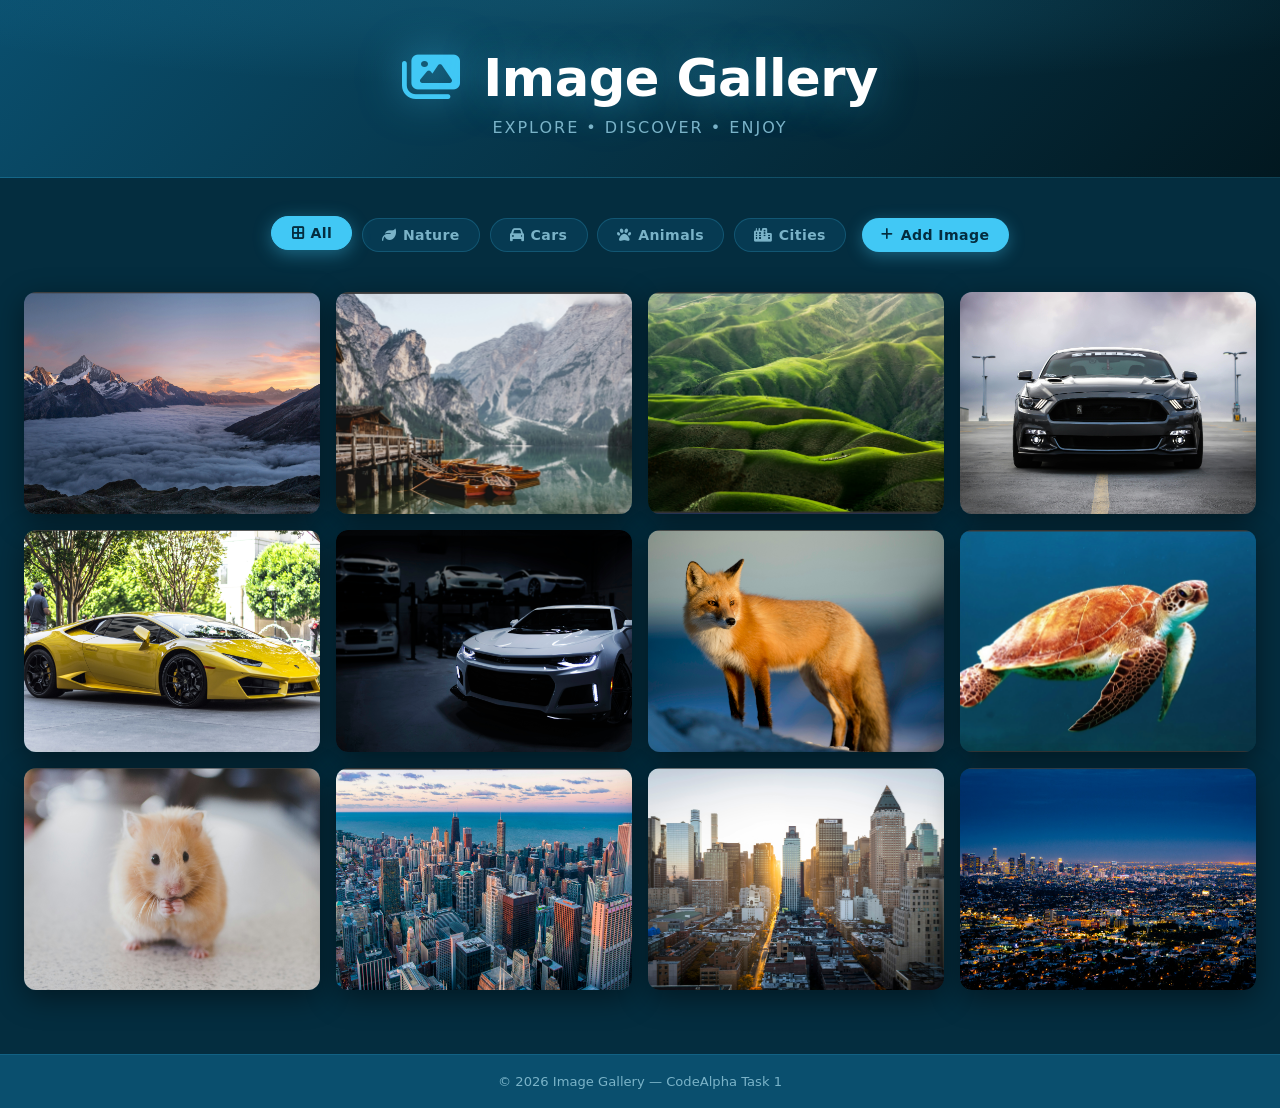
==== CodeAlpha_ImageGallery/index.html @ 656856d0 "feat: CodeAlpha Task 1 - responsive image gallery - Built with HTML, CSS, and vanilla JavaScript - C" ====
<!DOCTYPE html>
<html lang="en">
<head>
  <meta charset="UTF-8" />
  <meta name="viewport" content="width=device-width, initial-scale=1.0" />
  <title>Image Gallery</title>
  <link rel="stylesheet" href="css/style.css" />
  <!-- Font Awesome for icons -->
  <link rel="stylesheet" href="https://cdnjs.cloudflare.com/ajax/libs/font-awesome/6.5.0/css/all.min.css" />
</head>
<body>

  <!-- ═══════════════ HEADER ═══════════════ -->
  <header class="site-header">
    <div class="header-content">
      <h1><i class="fa-solid fa-images"></i> Image Gallery</h1>
      <p class="tagline">Explore &bull; Discover &bull; Enjoy</p>
    </div>
  </header>

  <!-- ═══════════════ MAIN ═══════════════ -->
  <main class="main-content">

    <!-- ── Filter Bar + Add Button ── -->
    <section class="filter-bar" aria-label="Category filters">
      <button class="filter-btn active" data-filter="all">
        <i class="fa-solid fa-border-all"></i> All
      </button>
      <button class="filter-btn" data-filter="nature">
        <i class="fa-solid fa-leaf"></i> Nature
      </button>
      <button class="filter-btn" data-filter="cars">
        <i class="fa-solid fa-car"></i> Cars
      </button>
      <button class="filter-btn" data-filter="animals">
        <i class="fa-solid fa-paw"></i> Animals
      </button>
      <button class="filter-btn" data-filter="cities">
        <i class="fa-solid fa-city"></i> Cities
      </button>

      <!-- Add Image Button -->
      <button class="add-toggle-btn" id="addToggleBtn" aria-haspopup="dialog">
        <i class="fa-solid fa-plus"></i> Add Image
      </button>
    </section>

    <!-- ── Gallery Grid ── -->
    <section class="gallery" id="gallery" aria-label="Photo gallery">

      <!-- Nature -->
      <div class="gallery-item" data-category="nature" data-index="0" tabindex="0" role="button" aria-label="Open image 1">
        <img src='./images/Mountain_landscape.png' width="600" height="80" alt="Mountain landscape" loading="lazy" />
        <div class="overlay">
          <span class="overlay-icon"><i class="fa-solid fa-magnifying-glass-plus"></i></span>
          <span class="overlay-label">Nature</span>
        </div>
      </div>

      <div class="gallery-item" data-category="nature" data-index="1" tabindex="0" role="button" aria-label="Open image 2">
        <img src="./images/Forest_path.png"  width="600" height="80" alt="Forest path" loading="lazy" />
        <div class="overlay">
          <span class="overlay-icon"><i class="fa-solid fa-magnifying-glass-plus"></i></span>
          <span class="overlay-label">Nature</span>
        </div>
      </div>

      <div class="gallery-item" data-category="nature" data-index="2" tabindex="0" role="button" aria-label="Open image 3">
        <img src='./images/Green_hills.png'  width="600" height="80" alt="Green hills" loading="lazy" />
        <div class="overlay">
          <span class="overlay-icon"><i class="fa-solid fa-magnifying-glass-plus"></i></span>
          <span class="overlay-label">Nature</span>
        </div>
      </div>

      <!-- Cars -->
      <div class="gallery-item" data-category="cars" data-index="3" tabindex="0" role="button" aria-label="Open image 4">
        <img src='./images/Red_sports_car.png' alt="Red sports car" loading="lazy" />
        <div class="overlay">
          <span class="overlay-icon"><i class="fa-solid fa-magnifying-glass-plus"></i></span>
          <span class="overlay-label">Cars</span>
        </div>
      </div>

      <div class="gallery-item" data-category="cars" data-index="4" tabindex="0" role="button" aria-label="Open image 5">
        <img src='./images/Classic_car.png' alt="Classic car" loading="lazy" />
        <div class="overlay">
          <span class="overlay-icon"><i class="fa-solid fa-magnifying-glass-plus"></i></span>
          <span class="overlay-label">Cars</span>
        </div>
      </div>

      <div class="gallery-item" data-category="cars" data-index="5" tabindex="0" role="button" aria-label="Open image 6">
        <img src='./images/Luxury_car.png' alt="Luxury car" loading="lazy" />
        <div class="overlay">
          <span class="overlay-icon"><i class="fa-solid fa-magnifying-glass-plus"></i></span>
          <span class="overlay-label">Cars</span>
        </div>
      </div>

      <!-- Animals -->
      <div class="gallery-item" data-category="animals" data-index="6" tabindex="0" role="button" aria-label="Open image 7">
        <img src="./images/Fox_in_snow.png" alt="Fox in snow" loading="lazy" />
        <div class="overlay">
          <span class="overlay-icon"><i class="fa-solid fa-magnifying-glass-plus"></i></span>
          <span class="overlay-label">Animals</span>
        </div>
      </div>

      <div class="gallery-item" data-category="animals" data-index="7" tabindex="0" role="button" aria-label="Open image 8">
        <img src="./images/Sea_turtle.png" alt="Sea turtle" loading="lazy" />
        <div class="overlay">
          <span class="overlay-icon"><i class="fa-solid fa-magnifying-glass-plus"></i></span>
          <span class="overlay-label">Animals</span>
        </div>
      </div>

      <div class="gallery-item" data-category="animals" data-index="8" tabindex="0" role="button" aria-label="Open image 9">
        <img src="./images/Elephant.png" alt="Elephant" loading="lazy" />
        <div class="overlay">
          <span class="overlay-icon"><i class="fa-solid fa-magnifying-glass-plus"></i></span>
          <span class="overlay-label">Animals</span>
        </div>
      </div>

      <!-- Cities -->
      <div class="gallery-item" data-category="cities" data-index="9" tabindex="0" role="button" aria-label="Open image 10">
        <img src="./images/City_skyline.png" alt="City skyline" loading="lazy" />
        <div class="overlay">
          <span class="overlay-icon"><i class="fa-solid fa-magnifying-glass-plus"></i></span>
          <span class="overlay-label">Cities</span>
        </div>
      </div>

      <div class="gallery-item" data-category="cities" data-index="10" tabindex="0" role="button" aria-label="Open image 11">
        <img src="./images/New_York.png" alt="New York" loading="lazy" />
        <div class="overlay">
          <span class="overlay-icon"><i class="fa-solid fa-magnifying-glass-plus"></i></span>
          <span class="overlay-label">Cities</span>
        </div>
      </div>

      <div class="gallery-item" data-category="cities" data-index="11" tabindex="0" role="button" aria-label="Open image 12">
        <img src="./images/City_at_night.png" alt="City at night" loading="lazy" />
        <div class="overlay">
          <span class="overlay-icon"><i class="fa-solid fa-magnifying-glass-plus"></i></span>
          <span class="overlay-label">Cities</span>
        </div>
      </div>

    </section><!-- /.gallery -->

    <!-- No results message -->
    <p class="no-results" id="noResults" hidden>No images found in this category.</p>

  </main><!-- /.main-content -->

  <!-- ═══════════════ ADD IMAGE MODAL ═══════════════ -->
  <div class="add-modal" id="addModal" role="dialog" aria-modal="true" aria-label="Add new image" hidden>

    <!-- Backdrop -->
    <div class="add-modal-backdrop" id="addModalBackdrop"></div>

    <!-- Modal Box -->
    <div class="add-form" id="addForm">

      <!-- Header row -->
      <div class="add-form-header">
        <h2 class="add-form-title"><i class="fa-solid fa-image"></i> Add New Image</h2>
        <button class="add-modal-close" id="addModalClose" aria-label="Close">
          <i class="fa-solid fa-xmark"></i>
        </button>
      </div>

      <!-- Drop Zone -->
      <label class="drop-zone" id="dropZone" for="fileInput">
        <div class="drop-zone-inner" id="dropZoneInner">
          <i class="fa-solid fa-cloud-arrow-up"></i>
          <p>Drag &amp; drop image here</p>
          <span>or click to browse</span>
        </div>
        <img class="drop-preview" id="dropPreview" src="" alt="" hidden />
        <input type="file" id="fileInput" accept="image/*" class="visually-hidden" />
      </label>

      <!-- Category Select -->
      <div class="add-form-row">
        <label for="categorySelect" class="add-label">Category</label>
        <select id="categorySelect" class="add-select">
          <option value="nature">🌿 Nature</option>
          <option value="cars">🚗 Cars</option>
          <option value="animals">🐾 Animals</option>
          <option value="cities">🏙️ Cities</option>
          <option value="other">📷 Other</option>
        </select>
      </div>

      <!-- Caption Input -->
      <div class="add-form-row">
        <label for="captionInput" class="add-label">Caption <span class="opt">(optional)</span></label>
        <input type="text" id="captionInput" class="add-input" placeholder="e.g. Sunset over the mountains" maxlength="80" />
      </div>

      <!-- Error message -->
      <p class="add-error" id="addError" hidden>Please select an image first.</p>

      <!-- Actions -->
      <div class="add-actions">
        <button class="add-cancel-btn" id="addCancelBtn" type="button">Cancel</button>
        <button class="add-submit-btn" id="addSubmitBtn" type="button">
          <i class="fa-solid fa-plus"></i> Add to Gallery
        </button>
      </div>

    </div><!-- /.add-form -->
  </div><!-- /.add-modal -->

  <!-- ═══════════════ LIGHTBOX ═══════════════ -->
  <div class="lightbox" id="lightbox" role="dialog" aria-modal="true" aria-label="Image viewer" hidden>

    <!-- Backdrop (click to close) -->
    <div class="lightbox-backdrop" id="lightboxBackdrop"></div>

    <!-- Container -->
    <div class="lightbox-container">

      <!-- Close button -->
      <button class="lb-btn lb-close" id="lbClose" aria-label="Close lightbox">
        <i class="fa-solid fa-xmark"></i>
      </button>

      <!-- Counter -->
      <div class="lb-counter" id="lbCounter">1 / 12</div>

      <!-- Image wrapper -->
      <div class="lb-image-wrap">
        <img src="" alt="" id="lbImage" class="lb-image" />
      </div>

      <!-- Caption -->
      <div class="lb-caption" id="lbCaption"></div>

      <!-- Navigation -->
      <button class="lb-btn lb-prev" id="lbPrev" aria-label="Previous image">
        <i class="fa-solid fa-chevron-left"></i>
      </button>
      <button class="lb-btn lb-next" id="lbNext" aria-label="Next image">
        <i class="fa-solid fa-chevron-right"></i>
      </button>

    </div><!-- /.lightbox-container -->
  </div><!-- /.lightbox -->

  <!-- ═══════════════ FOOTER ═══════════════ -->
  <footer class="site-footer">
    <p>&copy; 2026 Image Gallery &mdash; CodeAlpha Task 1</p>
  </footer>

  <script src="js/script.js"></script>
</body>
</html>
---- CodeAlpha_ImageGallery/css/style.css ----
/* ═══════════════════════════════════════════
   Image Gallery — style.css
   CodeAlpha Task 1
═══════════════════════════════════════════ */

/* ── Reset & Base ── */
*, *::before, *::after {
  box-sizing: border-box;
  margin: 0;
  padding: 0;
}

:root {
  --primary:     #41c8f5;        /* bright cyan-blue — buttons, icons */
  --primary-dk:  #1a90b8;        /* darker cyan for depth */
  --accent:      #f97b6b;        /* warm coral accent */
  --bg:          #042d3f;        /* deep ocean dark background */
  --bg-card:     #063a52;        /* card / item background */
  --bg-header:   #0a4f6e;        /* header background */
  --text:        #dff0f8;        /* primary text — light blue-white */
  --text-muted:  #7ab3c8;        /* muted text — softer blue */
  --overlay-bg:  rgba(4, 80, 110, 0.88);   /* hover overlay — same blue family */
  --lb-bg:       rgba(2, 18, 28, 0.96);    /* lightbox backdrop — very dark teal */
  --radius:      12px;
  --transition:  0.3s ease;
  --shadow:      0 8px 30px rgba(0,0,0,0.45);
}

html { scroll-behavior: smooth; }

body {
  font-family: 'Segoe UI', system-ui, sans-serif;
  background: var(--bg);
  color: var(--text);
  min-height: 100vh;
  display: flex;
  flex-direction: column;
}

img { display: block; width: 100%; height: 100%; object-fit: cover; }

button { cursor: pointer; font-family: inherit; border: none; }

/* ── Header ── */
.site-header {
  background: linear-gradient(135deg, var(--bg-header) 0%, #021820 100%);
  padding: 3rem 1.5rem 2.5rem;
  text-align: center;
  border-bottom: 1px solid rgba(65, 200, 245, 0.2);
  position: relative;
  overflow: hidden;
}

.site-header::before {
  content: '';
  position: absolute;
  inset: 0;
  background: radial-gradient(ellipse 60% 50% at 50% 0%, rgba(65, 200, 245, 0.15), transparent);
  pointer-events: none;
}

.header-content { position: relative; z-index: 1; }

.site-header h1 {
  font-size: clamp(2rem, 5vw, 3.2rem);
  font-weight: 800;
  letter-spacing: -0.5px;
  color: #fff;
  text-shadow: 0 0 40px rgba(65, 200, 245, 0.55);
}

.site-header h1 i {
  color: var(--primary);
  margin-right: 0.4rem;
}

.tagline {
  margin-top: 0.6rem;
  font-size: 1rem;
  color: var(--text-muted);
  letter-spacing: 2px;
  text-transform: uppercase;
}

/* ── Main ── */
.main-content {
  flex: 1;
  max-width: 1300px;
  width: 100%;
  margin: 0 auto;
  padding: 2.5rem 1.5rem 4rem;
}

/* ── Filter Bar ── */
.filter-bar {
  display: flex;
  flex-wrap: wrap;
  gap: 0.6rem;
  justify-content: center;
  margin-bottom: 2.5rem;
}

.filter-btn {
  background: var(--bg-card);
  color: var(--text-muted);
  border: 1.5px solid rgba(65, 200, 245, 0.2);
  padding: 0.5rem 1.2rem;
  border-radius: 50px;
  font-size: 0.88rem;
  font-weight: 600;
  letter-spacing: 0.4px;
  transition: var(--transition);
  display: flex;
  align-items: center;
  gap: 0.4rem;
}

.filter-btn:hover,
.filter-btn.active {
  background: var(--primary);
  color: #042d3f;
  border-color: var(--primary);
  box-shadow: 0 4px 18px rgba(65, 200, 245, 0.4);
  transform: translateY(-2px);
}

/* ── Gallery Grid ── */
.gallery {
  display: grid;
  grid-template-columns: repeat(4, 1fr);
  gap: 1rem;
}

/* ── Gallery Item ── */
.gallery-item {
  position: relative;
  border-radius: var(--radius);
  overflow: hidden;
  aspect-ratio: 4 / 3;
  background: var(--bg-card);
  cursor: pointer;
  box-shadow: var(--shadow);
  transition: transform var(--transition), box-shadow var(--transition);
  outline: none;
}

.gallery-item img {
  transition: transform 0.5s ease;
}

.gallery-item:hover,
.gallery-item:focus {
  transform: scale(1.03);
  box-shadow: 0 12px 40px rgba(65, 200, 245, 0.35);
}

.gallery-item:hover img,
.gallery-item:focus img {
  transform: scale(1.08);
}

/* Overlay on hover */
.overlay {
  position: absolute;
  inset: 0;
  background: var(--overlay-bg);
  display: flex;
  flex-direction: column;
  align-items: center;
  justify-content: center;
  gap: 0.5rem;
  opacity: 0;
  transition: opacity var(--transition);
}

.gallery-item:hover .overlay,
.gallery-item:focus .overlay {
  opacity: 1;
}

.overlay-icon {
  font-size: 2rem;
  color: #fff;
  animation: pulse 1.2s ease infinite;
}

.overlay-label {
  font-size: 0.85rem;
  font-weight: 700;
  color: rgba(255,255,255,0.85);
  text-transform: uppercase;
  letter-spacing: 1.5px;
  background: rgba(0,0,0,0.3);
  padding: 0.25rem 0.75rem;
  border-radius: 20px;
}

/* Hide class for filter */
.gallery-item.hidden {
  display: none;
}

/* No results */
.no-results {
  text-align: center;
  color: var(--text-muted);
  font-size: 1.1rem;
  padding: 3rem 0;
}

/* ── Lightbox ── */
.lightbox {
  position: fixed;
  inset: 0;
  z-index: 9999;
  display: flex;
  align-items: center;
  justify-content: center;
}

.lightbox[hidden] { display: none; }

.lightbox-backdrop {
  position: absolute;
  inset: 0;
  background: var(--lb-bg);
  backdrop-filter: blur(8px);
  -webkit-backdrop-filter: blur(8px);
}

/* Lightbox enter animation */
.lightbox.lb-open .lightbox-container {
  animation: lbFadeIn 0.3s ease forwards;
}

@keyframes lbFadeIn {
  from { opacity: 0; transform: scale(0.92); }
  to   { opacity: 1; transform: scale(1); }
}

.lightbox-container {
  position: relative;
  z-index: 1;
  display: flex;
  flex-direction: column;
  align-items: center;
  width: 90vw;
  max-width: 960px;
  max-height: 90vh;
}

/* Counter */
.lb-counter {
  position: absolute;
  top: -2.8rem;
  left: 50%;
  transform: translateX(-50%);
  background: rgba(65, 200, 245, 0.2);
  border: 1px solid rgba(65, 200, 245, 0.5);
  color: #dff0f8;
  font-size: 0.85rem;
  font-weight: 700;
  padding: 0.3rem 1rem;
  border-radius: 50px;
  letter-spacing: 1px;
  white-space: nowrap;
}

/* Image wrapper */
.lb-image-wrap {
  width: 100%;
  max-height: 75vh;
  border-radius: var(--radius);
  overflow: hidden;
  box-shadow: 0 20px 60px rgba(0,0,0,0.7);
  background: #111;
}

.lb-image {
  width: 100%;
  height: 100%;
  max-height: 75vh;
  object-fit: contain;
  display: block;
  transition: opacity 0.25s ease;
}

.lb-image.changing { opacity: 0; }

/* Caption */
.lb-caption {
  margin-top: 0.9rem;
  color: rgba(255,255,255,0.75);
  font-size: 0.92rem;
  text-align: center;
  letter-spacing: 0.3px;
  min-height: 1.4rem;
}

/* Shared nav/close button */
.lb-btn {
  position: absolute;
  background: rgba(255,255,255,0.08);
  color: #fff;
  border: 1.5px solid rgba(255,255,255,0.15);
  border-radius: 50%;
  width: 48px;
  height: 48px;
  font-size: 1.1rem;
  display: flex;
  align-items: center;
  justify-content: center;
  transition: background var(--transition), transform var(--transition), border-color var(--transition);
  backdrop-filter: blur(4px);
}

.lb-btn:hover {
  background: var(--primary);
  border-color: var(--primary);
  color: #042d3f;
  transform: scale(1.1);
}

/* Close — top right */
.lb-close {
  top: -3.5rem;
  right: 0;
  font-size: 1.3rem;
}

/* Prev — left side */
.lb-prev {
  top: 50%;
  left: -4rem;
  transform: translateY(-50%);
}
.lb-prev:hover { transform: translateY(-50%) scale(1.1); }

/* Next — right side */
.lb-next {
  top: 50%;
  right: -4rem;
  transform: translateY(-50%);
}
.lb-next:hover { transform: translateY(-50%) scale(1.1); }

/* ── Footer ── */
.site-footer {
  background: var(--bg-header);
  text-align: center;
  padding: 1.2rem;
  font-size: 0.82rem;
  color: var(--text-muted);
  border-top: 1px solid rgba(65, 200, 245, 0.15);
}

/* ── Animations ── */
@keyframes pulse {
  0%, 100% { transform: scale(1); }
  50%       { transform: scale(1.15); }
}

/* ── Responsive ── */

/* Tablet: 2 columns */
@media (max-width: 1024px) {
  .gallery { grid-template-columns: repeat(3, 1fr); }
}

@media (max-width: 768px) {
  .gallery { grid-template-columns: repeat(2, 1fr); }

  .lb-prev { left: -2.8rem; }
  .lb-next { right: -2.8rem; }
}

/* Mobile: 1 column */
@media (max-width: 480px) {
  .gallery {
    grid-template-columns: 1fr;
    gap: 0.75rem;
  }

  .lb-prev { left: 0.3rem; }
  .lb-next { right: 0.3rem; }

  .lb-close {
    top: -3rem;
    right: 0;
  }

  .lb-counter { top: -2.4rem; }

  .lightbox-container { width: 95vw; }
}

/* ═══════════════════════════════════════════
   Add Image — Button + Modal
═══════════════════════════════════════════ */

.visually-hidden {
  position: absolute;
  width: 1px; height: 1px;
  overflow: hidden;
  clip: rect(0,0,0,0);
  white-space: nowrap;
}

/* ── Add Image Button (in filter bar) ── */
.add-toggle-btn {
  display: flex;
  align-items: center;
  gap: 0.45rem;
  background: var(--primary);
  color: #042d3f;
  font-size: 0.88rem;
  font-weight: 700;
  padding: 0.5rem 1.2rem;
  border-radius: 50px;
  border: none;
  cursor: pointer;
  box-shadow: 0 4px 16px rgba(65, 200, 245, 0.35);
  transition: var(--transition);
  letter-spacing: 0.4px;
  margin-left: 0.4rem;        /* small gap from filter buttons */
}

.add-toggle-btn:hover {
  background: var(--primary-dk);
  color: #fff;
  box-shadow: 0 6px 22px rgba(65, 200, 245, 0.5);
  transform: translateY(-2px);
}

.add-toggle-btn i { font-size: 0.85rem; }

/* ── Modal Overlay ── */
.add-modal {
  position: fixed;
  inset: 0;
  z-index: 9998;          /* just below lightbox (9999) */
  display: flex;
  align-items: center;
  justify-content: center;
  padding: 1rem;
}

.add-modal[hidden] { display: none; }

/* Backdrop */
.add-modal-backdrop {
  position: absolute;
  inset: 0;
  background: rgba(2, 18, 28, 0.85);
  backdrop-filter: blur(6px);
  -webkit-backdrop-filter: blur(6px);
}

/* Modal Box */
.add-form {
  position: relative;
  z-index: 1;
  width: 100%;
  max-width: 500px;
  max-height: 90vh;
  overflow-y: auto;
  background: var(--bg-card);
  border: 1.5px solid rgba(65, 200, 245, 0.18);
  border-radius: 18px;
  padding: 2rem;
  box-shadow: 0 24px 64px rgba(0,0,0,0.6);
  animation: modalIn 0.3s cubic-bezier(0.34, 1.4, 0.64, 1) forwards;
}

@keyframes modalIn {
  from { opacity: 0; transform: scale(0.9) translateY(20px); }
  to   { opacity: 1; transform: scale(1) translateY(0); }
}

/* Modal header row */
.add-form-header {
  display: flex;
  align-items: center;
  justify-content: space-between;
  margin-bottom: 1.4rem;
}

.add-form-title {
  font-size: 1.1rem;
  font-weight: 700;
  color: var(--text);
  display: flex;
  align-items: center;
  gap: 0.5rem;
}

.add-form-title i { color: var(--primary); }

/* Close X button */
.add-modal-close {
  background: rgba(65, 200, 245, 0.08);
  border: 1.5px solid rgba(65, 200, 245, 0.15);
  color: var(--text-muted);
  border-radius: 50%;
  width: 34px;
  height: 34px;
  font-size: 1rem;
  display: flex;
  align-items: center;
  justify-content: center;
  cursor: pointer;
  transition: var(--transition);
  flex-shrink: 0;
}

.add-modal-close:hover {
  background: var(--primary);
  border-color: var(--primary);
  color: #042d3f;
}

/* ── Drop Zone ── */
.drop-zone {
  display: block;
  width: 100%;
  min-height: 140px;
  border: 2px dashed rgba(65, 200, 245, 0.35);
  border-radius: 12px;
  background: rgba(65, 200, 245, 0.04);
  cursor: pointer;
  transition: var(--transition);
  margin-bottom: 1.2rem;
  overflow: hidden;
}

.drop-zone:hover,
.drop-zone.drag-over {
  border-color: var(--primary);
  background: rgba(65, 200, 245, 0.1);
}

.drop-zone-inner {
  display: flex;
  flex-direction: column;
  align-items: center;
  justify-content: center;
  gap: 0.4rem;
  padding: 2rem 1rem;
  text-align: center;
}

.drop-zone-inner i {
  font-size: 2.2rem;
  color: var(--primary);
  opacity: 0.7;
}

.drop-zone-inner p {
  font-size: 0.95rem;
  font-weight: 600;
  color: var(--text);
}

.drop-zone-inner span {
  font-size: 0.8rem;
  color: var(--text-muted);
}

.drop-preview {
  width: 100%;
  height: 180px;
  object-fit: cover;
  display: block;
  border-radius: 10px;
}

.drop-preview[hidden] { display: none; }

/* ── Form Row ── */
.add-form-row {
  display: flex;
  flex-direction: column;
  gap: 0.4rem;
  margin-bottom: 1rem;
}

.add-label {
  font-size: 0.85rem;
  font-weight: 600;
  color: var(--text-muted);
  letter-spacing: 0.3px;
}

.opt {
  font-weight: 400;
  font-size: 0.78rem;
  opacity: 0.7;
}

.add-select,
.add-input {
  background: var(--bg);
  color: var(--text);
  border: 1.5px solid rgba(65, 200, 245, 0.2);
  border-radius: 8px;
  padding: 0.55rem 0.9rem;
  font-size: 0.92rem;
  font-family: inherit;
  outline: none;
  transition: border-color var(--transition);
  width: 100%;
}

.add-select:focus,
.add-input:focus {
  border-color: var(--primary);
  box-shadow: 0 0 0 3px rgba(65, 200, 245, 0.12);
}

.add-select option { background: #063a52; }

/* ── Error ── */
.add-error {
  font-size: 0.83rem;
  color: #f97b6b;
  margin-bottom: 0.8rem;
}

.add-error[hidden] { display: none; }

/* ── Actions ── */
.add-actions {
  display: flex;
  gap: 0.75rem;
  justify-content: flex-end;
  margin-top: 0.5rem;
}

.add-cancel-btn {
  background: transparent;
  color: var(--text-muted);
  border: 1.5px solid rgba(65, 200, 245, 0.2);
  border-radius: 8px;
  padding: 0.55rem 1.2rem;
  font-size: 0.88rem;
  font-weight: 600;
  cursor: pointer;
  transition: var(--transition);
  font-family: inherit;
}

.add-cancel-btn:hover {
  border-color: var(--primary);
  color: var(--text);
}

.add-submit-btn {
  background: var(--primary);
  color: #042d3f;
  border: none;
  border-radius: 8px;
  padding: 0.55rem 1.4rem;
  font-size: 0.88rem;
  font-weight: 700;
  cursor: pointer;
  transition: var(--transition);
  font-family: inherit;
  display: flex;
  align-items: center;
  gap: 0.4rem;
}

.add-submit-btn:hover {
  background: var(--primary-dk);
  color: #fff;
  box-shadow: 0 4px 15px rgba(65, 200, 245, 0.35);
}

/* ── New item pop-in ── */
@keyframes popIn {
  from { opacity: 0; transform: scale(0.85); }
  to   { opacity: 1; transform: scale(1); }
}

.gallery-item.new-item {
  animation: popIn 0.4s cubic-bezier(0.34, 1.56, 0.64, 1) forwards;
}

/* ── Responsive ── */
@media (max-width: 480px) {
  .add-form { padding: 1.4rem; }
  .add-actions { flex-direction: column; }
  .add-submit-btn, .add-cancel-btn { width: 100%; justify-content: center; }
  .add-toggle-btn { margin-left: 0; }
}
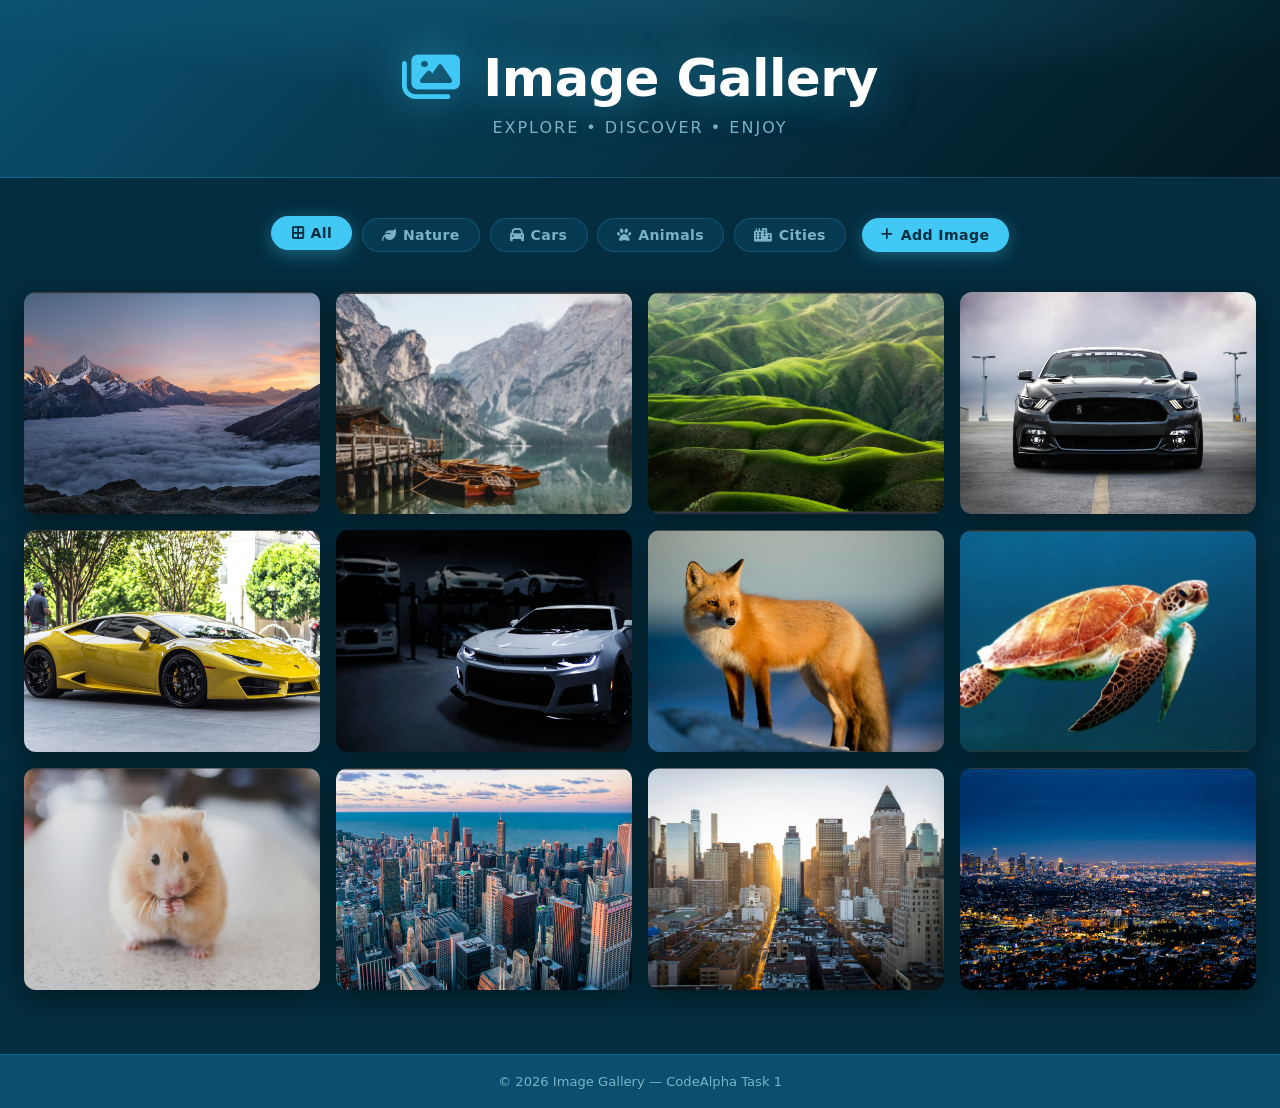
==== commit 6f1e8c92: "png to jpg" ====
--- a/CodeAlpha_ImageGallery/index.html
+++ b/CodeAlpha_ImageGallery/index.html
@@ -50,102 +50,114 @@
 
       <!-- Nature -->
       <div class="gallery-item" data-category="nature" data-index="0" tabindex="0" role="button" aria-label="Open image 1">
-        <img src='./images/Mountain_landscape.png' width="600" height="80" alt="Mountain landscape" loading="lazy" />
+        <img src='./images/Mountain_landscape.jpg' alt="Mountain landscape" loading="lazy" />
         <div class="overlay">
           <span class="overlay-icon"><i class="fa-solid fa-magnifying-glass-plus"></i></span>
           <span class="overlay-label">Nature</span>
         </div>
+        <button class="delete-btn" aria-label="Remove image"><i class="fa-solid fa-trash"></i></button>
       </div>
 
       <div class="gallery-item" data-category="nature" data-index="1" tabindex="0" role="button" aria-label="Open image 2">
-        <img src="./images/Forest_path.png"  width="600" height="80" alt="Forest path" loading="lazy" />
+        <img src="./images/Forest_path.jpg" alt="Forest path" loading="lazy" />
         <div class="overlay">
           <span class="overlay-icon"><i class="fa-solid fa-magnifying-glass-plus"></i></span>
           <span class="overlay-label">Nature</span>
         </div>
+        <button class="delete-btn" aria-label="Remove image"><i class="fa-solid fa-trash"></i></button>
       </div>
 
       <div class="gallery-item" data-category="nature" data-index="2" tabindex="0" role="button" aria-label="Open image 3">
-        <img src='./images/Green_hills.png'  width="600" height="80" alt="Green hills" loading="lazy" />
+        <img src='./images/Green_hills.jpg' alt="Green hills" loading="lazy" />
         <div class="overlay">
           <span class="overlay-icon"><i class="fa-solid fa-magnifying-glass-plus"></i></span>
           <span class="overlay-label">Nature</span>
         </div>
+        <button class="delete-btn" aria-label="Remove image"><i class="fa-solid fa-trash"></i></button>
       </div>
 
       <!-- Cars -->
       <div class="gallery-item" data-category="cars" data-index="3" tabindex="0" role="button" aria-label="Open image 4">
-        <img src='./images/Red_sports_car.png' alt="Red sports car" loading="lazy" />
+        <img src='./images/Red_sports_car.jpg' alt="Red sports car" loading="lazy" />
         <div class="overlay">
           <span class="overlay-icon"><i class="fa-solid fa-magnifying-glass-plus"></i></span>
           <span class="overlay-label">Cars</span>
         </div>
+        <button class="delete-btn" aria-label="Remove image"><i class="fa-solid fa-trash"></i></button>
       </div>
 
       <div class="gallery-item" data-category="cars" data-index="4" tabindex="0" role="button" aria-label="Open image 5">
-        <img src='./images/Classic_car.png' alt="Classic car" loading="lazy" />
+        <img src='./images/Classic_car.jpg' alt="Classic car" loading="lazy" />
         <div class="overlay">
           <span class="overlay-icon"><i class="fa-solid fa-magnifying-glass-plus"></i></span>
           <span class="overlay-label">Cars</span>
         </div>
+        <button class="delete-btn" aria-label="Remove image"><i class="fa-solid fa-trash"></i></button>
       </div>
 
       <div class="gallery-item" data-category="cars" data-index="5" tabindex="0" role="button" aria-label="Open image 6">
-        <img src='./images/Luxury_car.png' alt="Luxury car" loading="lazy" />
+        <img src='./images/Luxury_car.jpg' alt="Luxury car" loading="lazy" />
         <div class="overlay">
           <span class="overlay-icon"><i class="fa-solid fa-magnifying-glass-plus"></i></span>
           <span class="overlay-label">Cars</span>
         </div>
+        <button class="delete-btn" aria-label="Remove image"><i class="fa-solid fa-trash"></i></button>
       </div>
 
       <!-- Animals -->
       <div class="gallery-item" data-category="animals" data-index="6" tabindex="0" role="button" aria-label="Open image 7">
-        <img src="./images/Fox_in_snow.png" alt="Fox in snow" loading="lazy" />
+        <img src="./images/Fox_in_snow.jpg" alt="Fox in snow" loading="lazy" />
         <div class="overlay">
           <span class="overlay-icon"><i class="fa-solid fa-magnifying-glass-plus"></i></span>
           <span class="overlay-label">Animals</span>
         </div>
+        <button class="delete-btn" aria-label="Remove image"><i class="fa-solid fa-trash"></i></button>
       </div>
 
       <div class="gallery-item" data-category="animals" data-index="7" tabindex="0" role="button" aria-label="Open image 8">
-        <img src="./images/Sea_turtle.png" alt="Sea turtle" loading="lazy" />
+        <img src="./images/Sea_turtle.jpg" alt="Sea turtle" loading="lazy" />
         <div class="overlay">
           <span class="overlay-icon"><i class="fa-solid fa-magnifying-glass-plus"></i></span>
           <span class="overlay-label">Animals</span>
         </div>
+        <button class="delete-btn" aria-label="Remove image"><i class="fa-solid fa-trash"></i></button>
       </div>
 
       <div class="gallery-item" data-category="animals" data-index="8" tabindex="0" role="button" aria-label="Open image 9">
-        <img src="./images/Elephant.png" alt="Elephant" loading="lazy" />
+        <img src="./images/Elephant.jpg" alt="Elephant" loading="lazy" />
         <div class="overlay">
           <span class="overlay-icon"><i class="fa-solid fa-magnifying-glass-plus"></i></span>
           <span class="overlay-label">Animals</span>
         </div>
+        <button class="delete-btn" aria-label="Remove image"><i class="fa-solid fa-trash"></i></button>
       </div>
 
       <!-- Cities -->
       <div class="gallery-item" data-category="cities" data-index="9" tabindex="0" role="button" aria-label="Open image 10">
-        <img src="./images/City_skyline.png" alt="City skyline" loading="lazy" />
+        <img src="./images/City_skyline.jpg" alt="City skyline" loading="lazy" />
         <div class="overlay">
           <span class="overlay-icon"><i class="fa-solid fa-magnifying-glass-plus"></i></span>
           <span class="overlay-label">Cities</span>
         </div>
+        <button class="delete-btn" aria-label="Remove image"><i class="fa-solid fa-trash"></i></button>
       </div>
 
       <div class="gallery-item" data-category="cities" data-index="10" tabindex="0" role="button" aria-label="Open image 11">
-        <img src="./images/New_York.png" alt="New York" loading="lazy" />
+        <img src="./images/New_York.jpg" alt="New York" loading="lazy" />
         <div class="overlay">
           <span class="overlay-icon"><i class="fa-solid fa-magnifying-glass-plus"></i></span>
           <span class="overlay-label">Cities</span>
         </div>
+        <button class="delete-btn" aria-label="Remove image"><i class="fa-solid fa-trash"></i></button>
       </div>
 
       <div class="gallery-item" data-category="cities" data-index="11" tabindex="0" role="button" aria-label="Open image 12">
-        <img src="./images/City_at_night.png" alt="City at night" loading="lazy" />
+        <img src="./images/City_at_night.jpg" alt="City at night" loading="lazy" />
         <div class="overlay">
           <span class="overlay-icon"><i class="fa-solid fa-magnifying-glass-plus"></i></span>
           <span class="overlay-label">Cities</span>
         </div>
+        <button class="delete-btn" aria-label="Remove image"><i class="fa-solid fa-trash"></i></button>
       </div>
 
     </section><!-- /.gallery -->
@@ -215,6 +227,21 @@
     </div><!-- /.add-form -->
   </div><!-- /.add-modal -->
 
+  <!-- ═══════════════ CONFIRM DIALOG ═══════════════ -->
+  <div class="confirm-overlay" id="confirmOverlay" hidden>
+    <div class="confirm-box" role="alertdialog" aria-modal="true" aria-labelledby="confirmTitle" aria-describedby="confirmDesc">
+      <div class="confirm-icon"><i class="fa-solid fa-triangle-exclamation"></i></div>
+      <h3 class="confirm-title" id="confirmTitle">Remove Image?</h3>
+      <p class="confirm-desc" id="confirmDesc">This image will be removed from the gallery. This action cannot be undone.</p>
+      <div class="confirm-actions">
+        <button class="confirm-cancel-btn" id="confirmCancelBtn" type="button">Cancel</button>
+        <button class="confirm-delete-btn" id="confirmDeleteBtn" type="button">
+          <i class="fa-solid fa-trash"></i> Remove
+        </button>
+      </div>
+    </div>
+  </div>
+
   <!-- ═══════════════ LIGHTBOX ═══════════════ -->
   <div class="lightbox" id="lightbox" role="dialog" aria-modal="true" aria-label="Image viewer" hidden>
 
--- a/CodeAlpha_ImageGallery/css/style.css
+++ b/CodeAlpha_ImageGallery/css/style.css
@@ -198,6 +198,165 @@
 /* Hide class for filter */
 .gallery-item.hidden {
   display: none;
+}
+
+/* ── Delete Button ── */
+.delete-btn {
+  position: absolute;
+  top: 0.5rem;
+  right: 0.5rem;
+  z-index: 10;
+  background: rgba(65, 200, 245, 0.12);
+  border: 1.5px solid rgba(65, 200, 245, 0.35);
+  color: var(--primary);
+  border-radius: 50%;
+  width: 32px;
+  height: 32px;
+  font-size: 0.85rem;
+  display: flex;
+  align-items: center;
+  justify-content: center;
+  cursor: pointer;
+  opacity: 0;
+  transition: opacity var(--transition), background var(--transition), transform var(--transition);
+  backdrop-filter: blur(4px);
+}
+
+.gallery-item:hover .delete-btn,
+.gallery-item:focus-within .delete-btn {
+  opacity: 1;
+}
+
+.delete-btn:hover {
+  background: var(--primary);
+  border-color: var(--primary);
+  color: #042d3f;
+  transform: scale(1.15);
+}
+
+/* Remove animation */
+@keyframes removeItem {
+  from { opacity: 1; transform: scale(1); }
+  to   { opacity: 0; transform: scale(0.75); }
+}
+
+.gallery-item.removing {
+  animation: removeItem 0.25s ease forwards;
+  pointer-events: none;
+}
+
+/* ═══════════════════════════════════════════
+   Confirm Dialog
+═══════════════════════════════════════════ */
+.confirm-overlay {
+  position: fixed;
+  inset: 0;
+  z-index: 10000;
+  display: flex;
+  align-items: center;
+  justify-content: center;
+  padding: 1rem;
+  background: rgba(2, 18, 28, 0.85);
+  backdrop-filter: blur(6px);
+  -webkit-backdrop-filter: blur(6px);
+  animation: fadeIn 0.2s ease forwards;
+}
+
+.confirm-overlay[hidden] { display: none; }
+
+@keyframes fadeIn {
+  from { opacity: 0; }
+  to   { opacity: 1; }
+}
+
+.confirm-box {
+  background: var(--bg-card);
+  border: 1.5px solid rgba(65, 200, 245, 0.22);
+  border-radius: 18px;
+  padding: 2rem 2rem 1.6rem;
+  max-width: 380px;
+  width: 100%;
+  text-align: center;
+  box-shadow: 0 24px 64px rgba(0,0,0,0.6);
+  animation: confirmIn 0.3s cubic-bezier(0.34, 1.4, 0.64, 1) forwards;
+}
+
+@keyframes confirmIn {
+  from { opacity: 0; transform: scale(0.88) translateY(16px); }
+  to   { opacity: 1; transform: scale(1) translateY(0); }
+}
+
+.confirm-icon {
+  font-size: 2.4rem;
+  color: var(--primary);
+  margin-bottom: 0.8rem;
+  opacity: 0.85;
+}
+
+.confirm-title {
+  font-size: 1.15rem;
+  font-weight: 700;
+  color: var(--text);
+  margin-bottom: 0.5rem;
+}
+
+.confirm-desc {
+  font-size: 0.88rem;
+  color: var(--text-muted);
+  line-height: 1.6;
+  margin-bottom: 1.6rem;
+}
+
+.confirm-actions {
+  display: flex;
+  gap: 0.75rem;
+  justify-content: center;
+}
+
+.confirm-cancel-btn {
+  background: transparent;
+  color: var(--text-muted);
+  border: 1.5px solid rgba(65, 200, 245, 0.2);
+  border-radius: 8px;
+  padding: 0.55rem 1.3rem;
+  font-size: 0.88rem;
+  font-weight: 600;
+  cursor: pointer;
+  transition: var(--transition);
+  font-family: inherit;
+}
+
+.confirm-cancel-btn:hover {
+  border-color: var(--primary);
+  color: var(--text);
+}
+
+.confirm-delete-btn {
+  background: var(--primary);
+  color: #042d3f;
+  border: none;
+  border-radius: 8px;
+  padding: 0.55rem 1.3rem;
+  font-size: 0.88rem;
+  font-weight: 700;
+  cursor: pointer;
+  transition: var(--transition);
+  font-family: inherit;
+  display: flex;
+  align-items: center;
+  gap: 0.4rem;
+}
+
+.confirm-delete-btn:hover {
+  background: var(--primary-dk);
+  color: #fff;
+  box-shadow: 0 4px 15px rgba(65, 200, 245, 0.35);
+}
+
+@media (max-width: 480px) {
+  .confirm-actions { flex-direction: column; }
+  .confirm-cancel-btn,
+  .confirm-delete-btn { width: 100%; justify-content: center; }
 }
 
 /* No results */
